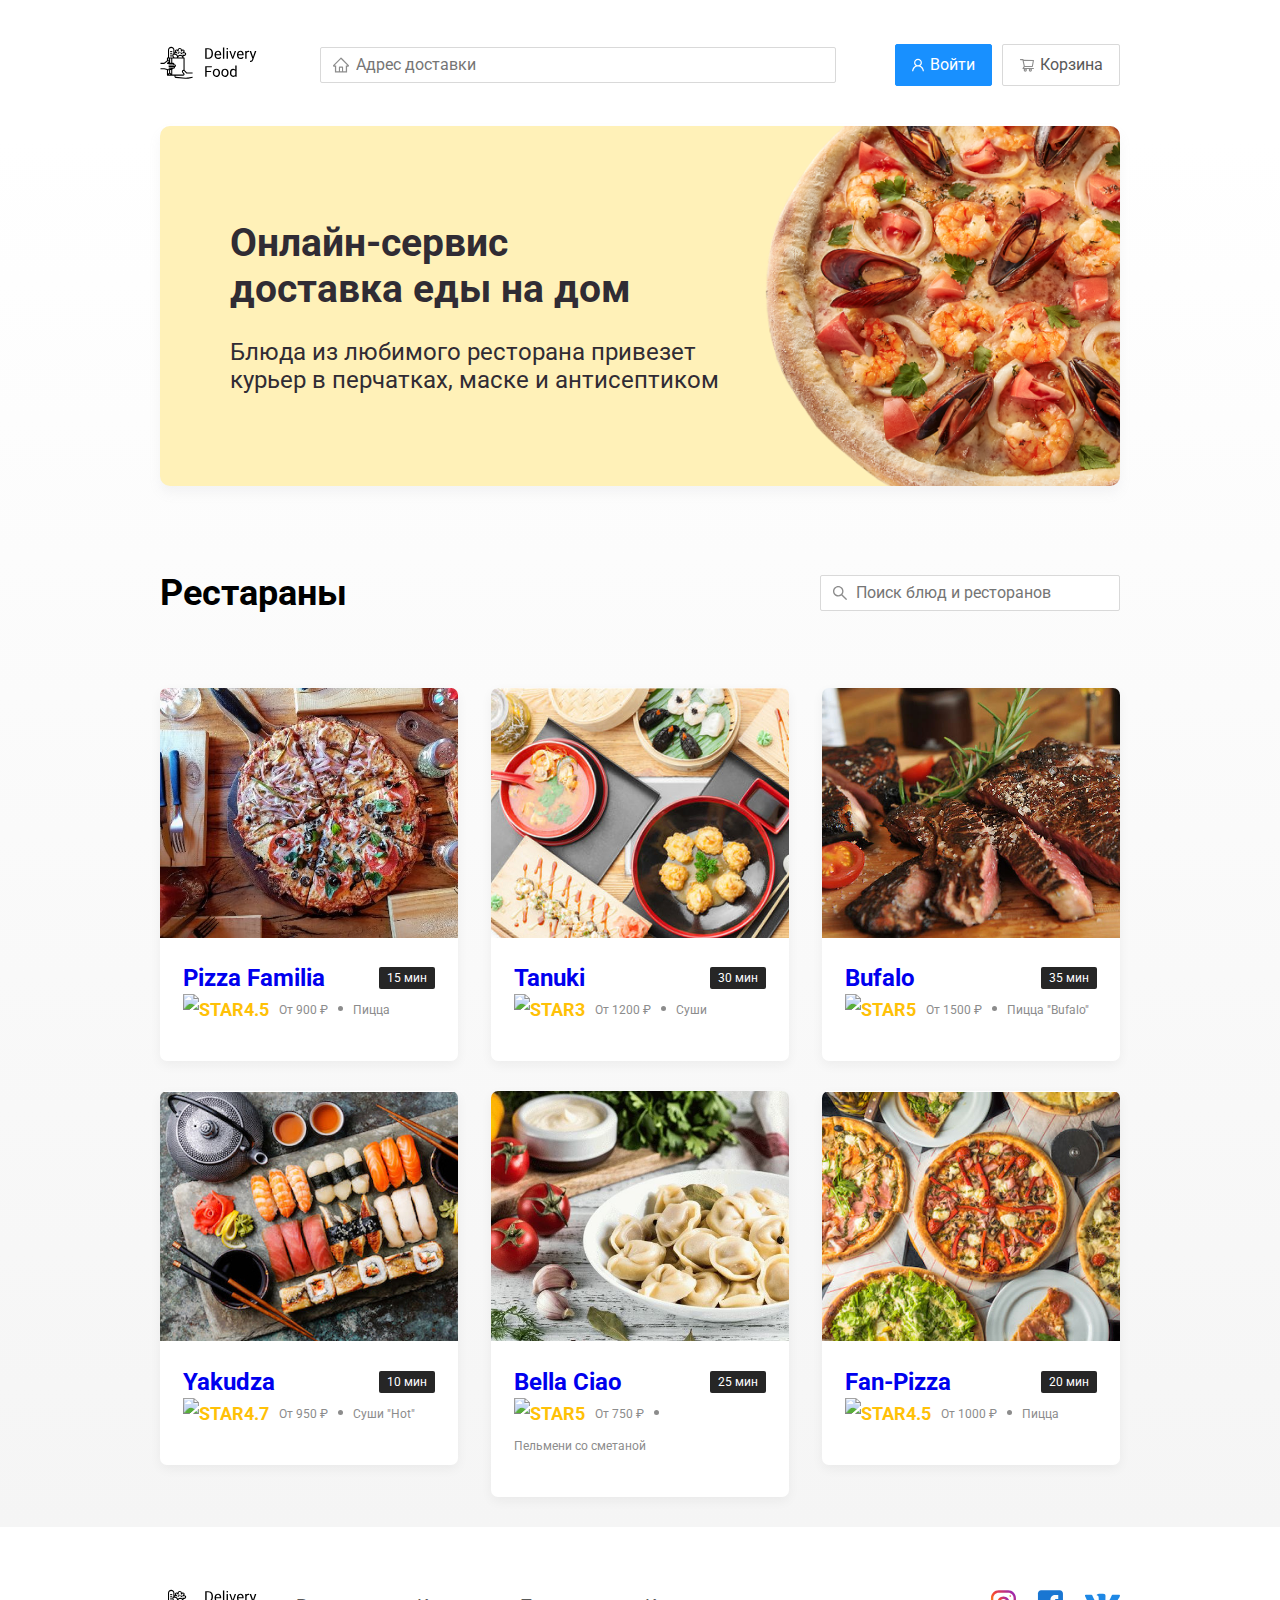
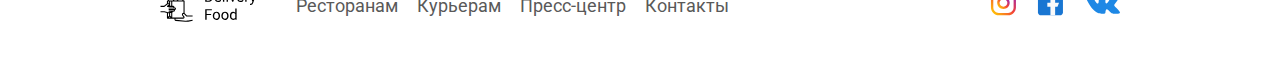
==== index.html @ 0962799a "Add files via upload" ====
<!DOCTYPE html>
 <html lang="ru">
 <head>
   <meta charset="UTF-8">
   <meta name="viewport" content="width=device-width, initial-scale=1.0">
   <title>Delivery food -Доставка еды на дом</title>
   <link href="https://fonts.googleapis.com/css2?family=Roboto:wght@400;700&display=swap" rel="stylesheet">
   <link rel="stylesheet" href="CSS\normalize.css">
   <link rel="stylesheet" href="CSS\animate.css">
   <link rel="stylesheet" href="CSS/style.css">
 </head>
 <body>
  <div class="container">
     <!-- Шапка сайта -->
   <header class="header">
    <!-- Логотип -->
    <a href="index.html" class="logo">
      <img src="img\logo.svg" alt="Logo" class="logo">
    </a>
     <!--Поле поиска(адресса)  -->
    <input type="text" class="input input-address" placeholder="Адрес доставки">
     <div class="buttons">
       <button class="button button-primary">
        <img src="img/user.svg" alt="user" class="button-icon">
        <span class="button-text">Войти</span>
        </button>
       <button class="button" id="cart-button">
         <img src="img/shopping-cart.svg" alt="shopping-cart" class="button-icon">
         <span class="button-text">Корзина</span>
        </button>
        </div>
  </header>
  </div>
      <!--/.container  -->
    
  <main class="main">
    <div class="container">
      <section class="promo">
        <h1 class="promo-title">Онлайн-сервис <br /> доставка еды на дом</h1>
        <p class="promo-text">Блюда из любимого ресторана привезет <br />курьер в перчатках, маске и антисептиком</p>
        </section>
    
        <section class="restaurants">
          <div class="section-heading">
            <h2 class="section-title">Рестараны</h2>
            <input type="text" class="input input-search" placeholder="Поиск блюд и ресторанов">
          </div>
          <div class="cards"> 
            <a href="restaurant.html" class="card wow flipInX" data-wow-delay="0.2s">
              <img src="img/aaa.jpg" alt="image" class="card-image">
              <div class="card-text">
              <div class="card-heading">
                <h3 class="card-title">Pizza Familia</h3>
                <span class="card-tag tag">15 мин</span>
              </div>
              <!-- /.card-heading -->
              <div class="card-info">
                <div class="rating"><IMG SRC="IMG/STAR.SVG" ALT="STAR" CLASS="STAR-RAITING">4.5</div>
                <div class="price">От 900 ₽</div>
                <div class="category">Пицца </div>
              </div>
              <!-- /. card-info -->
              </div>
              <!-- /. card-text -->
            </a>
            <!-- /.card -->
            <a href="restaurant.html" class="card wow flipInX" data-wow-delay="0.4s">
              <img src="img/2.jpg" alt="image" class="card-image">
              <div class="card-text">
              <div class="card-heading">
                <h3 class="card-title">Tanuki</h3>
                <span class="card-tag tag">30 мин</span>
              </div>
              <!-- /.card-heading -->
              <div class="card-info">
                <div class="rating"><IMG SRC="IMG/STAR.SVG" ALT="STAR" CLASS="STAR-RAITING">3</div>
                <div class="price">От 1200 ₽</div>
                <div class="category">Суши</div>
              </div>
              <!-- /. card-info -->
              </div>
              <!-- /. card-text -->
            </a>
            <!-- /.card -->
            <a href="restaurant.html" class="card wow flipInX" data-wow-delay="0.6s">
              <img src="img/bufalo.jpg" alt="image" class="card-image">
              <div class="card-text">
              <div class="card-heading">
                <h3 class="card-title">Bufalo</h3>
                <span class="card-tag tag">35 мин</span>
              </div>
              <!-- /.card-heading -->
              <div class="card-info">
                <div class="rating"><IMG SRC="IMG/STAR.SVG" ALT="STAR" CLASS="STAR-RAITING">5</div>
                <div class="price">От 1500 ₽</div>
                <div class="category">Пицца "Bufalo"</div>
              </div>
              <!-- /. card-info -->
              </div>
              <!-- /. card-text -->
            </a>
            <!-- /.card -->
            <a href="restaurant.html" class="card wow flipInX" data-wow-delay="0.2s">
              <img src="img/4.jpg" alt="image" class="card-image">
              <div class="card-text">
              <div class="card-heading">
                <h3 class="card-title">Yakudza</h3>
                <span class="card-tag tag">10 мин</span>
              </div>
              <!-- /.card-heading -->
              <div class="card-info">
                <div class="rating"><IMG SRC="IMG/STAR.SVG" ALT="STAR" CLASS="STAR-RAITING">4.7</div>
                <div class="price">От 950 ₽</div>
                <div class="category">Суши "Hot"</div>
              </div>
              <!-- /. card-info -->
              </div>
              <!-- /. card-text -->
            </a>
            <!-- /.card -->
            <a href="restaurant.html" class="card wow flipInX" data-wow-delay="0.4s">
              <img src="img/Pelmeni.jpg" alt="image" class="card-image">
              <div class="card-text">
              <div class="card-heading">
                <h3 class="card-title">Bella Ciao</h3>
                <span class="card-tag tag">25 мин</span>
              </div>
              <!-- /.card-heading -->
              <div class="card-info">
                <div class="rating"><IMG SRC="IMG/STAR.SVG" ALT="STAR" CLASS="STAR-RAITING">5</div>
                <div class="price">От 750 ₽</div>
                <div class="category">Пельмени со сметаной </div>
              </div>
              <!-- /. card-info -->
              </div>
              <!-- /. card-text -->
            </a>
            <!-- /.card -->
            <a href="restaurant.html" class="card wow flipInX" data-wow-delay="0.6s">
              <img src="img/6.jpg" alt="image" class="card-image">
              <div class="card-text">
              <div class="card-heading">
                <h3 class="card-title">Fan-Pizza</h3>
                <span class="card-tag tag">20 мин</span>
              </div>
              <!-- /.card-heading -->
              <div class="card-info">
                <div class="rating">
                  <IMG SRC="IMG/STAR.SVG" ALT="STAR" CLASS="STAR-RAITING">4.5</div>
                <div class="price">От 1000 ₽</div>
                <div class="category">Пицца</div>
              </div>
              <!-- /. card-info -->
              </div>
              <!-- /. card-text -->
            </a>
            <!-- /.card -->
          </div>
          <!-- /.cards -->
        </section>
    </div>
<!-- /.container -->
  </main>

  <footer class="footer">
    <div class="container">
      <div class="footer-block">
        <img src="img/logo.svg" alt="logo" class="logo footer-logo">
        <nav class="footer-nav">
          <a href="#" class="footer-link">Ресторанам</a>
          <a href="#" class="footer-link">Курьерам</a>
          <a href="#" class="footer-link">Пресс-центр</a>
          <a href="#" class="footer-link">Контакты</a>
        </nav>
        <div class="social-links">
          <a href="#" class="social-link"><img src="img/insta.svg" alt="Instagram"></a>
          <a href="#" class="social-link"><img src="img/face.svg" alt="Facebook"></a>
          <a href="#" class="social-link"><img src="img/vk.svg" alt="VK"></a>
      </div>
    </div>
    </div>
  </footer>

  <div class="modal">
    <!-- всплывающае белое окно -->
    <div class="modal-dialog">
      <div class="modal-header">
        <h3 class="modal-title">Корзина</h3>
        <button class="close">&times;</button>

      </div>
    <!-- modal-header -->
    <div class="modal-body">
      <div class="food-row">
        <span class="food-name">Пицца Pepperoni</span>
        <strong class="food-price">1000 ₽</strong>
        <div class="food-counter">
          <button class="counter-button">-</button>
          <span class="counter">1</span>
          <button class="counter-button">+</button>
        </div>
      </div>
      <!-- foods row -->
      <div class="food-row">
        <span class="food-name">Пицца Margarita</span>
        <strong class="food-price">900 ₽</strong>
        <div class="food-counter">
          <button class="counter-button">-</button>
          <span class="counter">1</span>
          <button class="counter-button">+</button>
        </div>
      </div>
      <!-- foods row -->
      <div class="food-row">
        <span class="food-name">Пицца Hawaii</span>
        <strong class="food-price">1200 ₽</strong>
        <div class="food-counter">
          <button class="counter-button">-</button>
          <span class="counter">1</span>
          <button class="counter-button">+</button>
        </div>
      </div>
      <!-- foods row -->
      <div class="food-row">
        <span class="food-name">Пицца Four Cheeses</span>
        <strong class="food-price">1100 ₽</strong>
        <div class="food-counter">
          <button class="counter-button">-</button>
          <span class="counter">1</span>
          <button class="counter-button">+</button>
        </div>
      </div>
      <!-- foods row -->
      <div class="food-row">
        <span class="food-name">Пицца Siciliana</span>
        <strong class="food-price">979 ₽</strong>
        <div class="food-counter">
          <button class="counter-button">-</button>
          <span class="counter">1</span>
          <button class="counter-button">+</button>
        </div>
      </div>
      <!-- foods row -->
      <div class="food-row">
        <span class="food-name">Пицца Diablo</span>
        <strong class="food-price">1350 ₽</strong>
        <div class="food-counter">
          <button class="counter-button">-</button>
          <span class="counter">1</span>
          <button class="counter-button">+</button>
        </div>
      </div>
      <!-- foods row -->
    </div>
    <!-- modal-body -->
    <div class="modal-footer">
      <span class="modal-pricetag">2250 ₽</span>
      <div class="footer-buttons">
        <button class="button button-primary">Оформить заказ</button>
        <button class="button">Отмена</button>

      </div>
    </div>
    <!-- modal-footer -->
    </div>
    <!-- modal-dialog -->
  </div>

  <script src="js/wow.min.js"></script>
  <script src="js/main.js"></script>

 </body>
 </html>
---- CSS/style.css ----
/*для правельного высчитывания ширины и высоты все елементов */
*{
  box-sizing:border-box;
}
body    {
  font-family: 'Roboto', sans-serif;
  padding-top: 44px;
}
.container {
  max-width: 1200px;
  /* все что за пихну будет находится по середине страници */
  margin: auto;
}
.header {
  /* елементы выстраиваются в строку */
display: flex;
/* елементы по вертикали отображаются по центру относительно друг друга */
align-items: center;
/* одинаковое расстояние между элементами контента */
justify-content: space-between;
margin-bottom: 40px;
}
.input {
  background: #FFFFFF;
border: 1px solid #D9D9D9;
border-radius: 2px;
background: #FFFFFF;
border: 1px solid #D9D9D9;
border-radius: 2px;
/* отступ с лева */
padding: 8px;
padding-left: 35px;
/* Для того что иконка домика не повтарялась */
background-repeat: no-repeat;
/* расположение домика */
background-position: left 11px center;
}
.input-address {
  /* flex служит для тогоб что б адресс доставки занимал 80% свободного места даже при изменении размера браузера */
 flex: 0.8;
background-image: url(../img/home.svg);
}
.input-search {
  background-image: url(../img/search.svg);
  width: 300px;
  margin-left: auto;
}

.buttons {
  display: flex;
  align-items: center;
}

.button {
  display: flex;
  align-items: center;
   padding: 8px 16px;
background: #FFFFFF;
border: 1px solid #D9D9D9;
box-sizing: border-box;
box-shadow: 0px 0px 2px rgba(0, 0, 0, 0.0015);
border-radius: 2px;
color: #595959;
font-size: 16px;
line-height: 24px;
}

.button-primary {
  background: #1890FF;
  border: 1px solid #1890FF;
  color: #fff;
  margin-right: 10px;
}
.button-icon {
  /* Отодвинуть текст на 6 пикс */
  margin-right: 6px;
}
.button-card-text {
  margin-right: 10px;
}
.promo {
box-shadow: 0px 7px 12px rgba(158, 158, 163, 0.1);
background: #FFF1B8 url(../img/instafood01554-5c93ac325e7a6.png)no-repeat top -84.9px right -144px / 700px;
border-radius: 10px;
padding: 68px 70px;
margin-bottom: 56px;
}
.promo-title {
font-style: normal;
font-weight: bold;
font-size: 39px;
line-height: 46px;
color: #302C34;
}
.promo-text {
font-style: normal;
font-weight: normal;
font-size: 24px;
line-height: 28px;
color: #302C34;
max-width: 538px;
}
.main {
  background: linear-gradient(180deg, rgba(245, 245, 245, 0) 1.04%, #F5F5F5 100%);
}
.section-heading {
  display: flex;
  align-items: center;
  margin-bottom: 44px;
}
.section-title {
font-style: normal;
font-weight: bold;
font-size: 36px;
line-height: 42px;
color: #000000;
margin-right: 30px;
}
.cards {
  /* для размещения карточек в ширину */
  display: flex;
  /* для переноса карточек на новый рядок если они не помещаются в один */
  flex-wrap: wrap;
  align-items: flex-start;
  /* Расстояние между */
  justify-content: space-between;
}
.card {
  background: #FFFFFF;
  box-shadow: 0px 4px 12px rgba(0, 0, 0, 0.05);
  border-radius: 7px;
  /* overflow - служит для обреза изображения по его параметрам, даже если что-то выходит за пределы  */ 
  overflow: hidden;
  margin-bottom: 30px;
  flex-basis: 31%;
  text-decoration: none;

}
.card-image {
width: 384px;
height: 250px;
/* object-fit: cover - сдужит ддя того что картинка если она большего размера сама обрезалась и подставлялась под заданые параметры */
object-fit: cover;
}
.card-text {
  padding-top: 20px;
  padding-bottom: 35px;
  padding-left: 23px;
  padding-right: 23px;
}
.card-heading {
  /* heading должен стоять в один ряд */
  display: flex;
  align-items: center;
  justify-content: space-between;
}
.card-title {
margin: 0px;
font-style: normal;
font-weight: bold;
font-size: 24px;
line-height: 32px;
}
.card-title-reg {
  font-weight: 400;
}
.card-tag {
font-style: normal;
font-weight: normal;
font-size: 12px;
line-height: 20px;
color: #FFFFFF;
background: #262626;
border-radius: 2px;
padding: 1px 8px;
}
.card-info {
  display: flex;
  align-items: center;
  flex-wrap: wrap;
  
}
.card-buttons {
  display: flex;
  align-items: center;
  margin-top: 24px;
}
.card-price-bold {
  font-weight: bold;
  font-size: 20px;
  line-height: 32px;
  margin-left: 30px;
}
.rating {
margin-right: 26px;
color: #FFC107;
font-style: normal;
font-weight: bold;
font-size: 18px;
line-height: 32px;
}
.price , .category {
  font-style: normal;
  font-weight: normal;
  font-size: 18px;
  line-height: 32px;
  color: #8C8C8C;
}
.price {
  margin-right: 10px;
}
.Ingredients {
  font-size: 15px;
  line-height: 21px;
  color: #8C8C8C;
}

.category {
  text-overflow: ellipsis;
  overflow: hidden;
  white-space: nowrap;
  max-width: 150px;
}
.price:after {
  content: "";
  width: 5px;
  height: 5px;
  background-color: #8C8C8C;
  display: inline-block;
  border-radius: 50%;
  margin-left: 10px;
  margin-bottom: 3px;
}
.footer {
  padding: 60px 0;
}
.footer-block {
display: flex;
align-items: center;
justify-content: space-between;
}
.footer-nav {
  margin-right: auto;
  margin-left: 35px;
}
.footer-link {
display: inline-block;
color: #595959;
font-style: normal;
font-weight: normal;
font-size: 18px;
line-height: 21px;
text-decoration: none;
}
.footer-link:not(:last-child) {
  margin-right: 15px;
}
.social-links {
  display: flex;
  align-items: center;
}
.social-link:not(:last-child) {
  margin-right: 21px;
}
.modal {
  position: fixed;
  left: 0;
  top: 0;
  width: 100%;
  height: 100%;
  background: rgba(0, 0, 0, 0.4);
  display: none;
}
.is-open {
  display: flex;
}
.modal-dialog {
max-width: 780px;
width: 95%;
background: #FFFFFF;
border-radius: 5px;
margin: auto;
padding: 40px 45px;
}
.modal-header {
  display: flex;
  align-items: center;
  justify-content: space-between;
  margin-bottom: 45px;
}
.modal-title {
 margin: 0;
font-style: normal;
font-weight: bold;
font-size: 36px;
line-height: 42px;
}
.close {
  font-size: 36px;
  border: none;
  background-color: transparent;
}
.modal-body {
  margin-bottom: 52px;
}
.food-row {
  display: flex;
  align-items: flex-start;
  justify-content: space-between;
  padding-bottom: 8px;
  border-bottom: 1px solid #d9d9d9;
  margin-bottom: 15px;
}
.food-name {
font-weight: normal;
font-size: 18px;
line-height: 32px;
}
.food-price {
margin-left: auto;
margin-right: 47px;
font-weight: bold;
font-size: 20px;
line-height: 32px;
}
.food-counter {
display: flex;
align-items: center;
}
.counter-button {
display: flex;
align-items: center; 
justify-content: center; 
width: 39px;
height: 32px;  
background: #FFFFFF;
border: 1px solid #40A9FF;
box-sizing: border-box;
border-radius: 2px;
font-weight: normal;
font-size: 14px;
line-height: 22px;
color: #40A9FF;
}
.counter {
 margin-left: 10px;
 margin-right: 10px;
 font-size: 16px;
 line-height: 24px  
}
.modal-footer {
  display: flex;
  align-items: center;
  justify-content: space-between;
}
.footer-buttons {
  display: flex;
  align-items: center;

}
.modal-pricetag {
  background: #262626;
  border-radius: 5px;
  color: #FFFFFF;
  padding: 15px 20px;
  font-size: 20px;
  line-height: 23px;
  
}
@media (max-width:1366px) {
  .container {
     max-width: 960px;
  }
  .promo {
    background-size: 500px;
  }
  .rating {
    margin-right: 10px;
  }
  .price , .category {
    font-size: 12px;
  }
}

@media (max-width: 992px) {
  .container {
    max-width: 750px;
  }
  .promo {
    padding: 50px;
    background-size: 350px;
    background-position: center right -125px;
  }
  .promo-text {
    font-size: 17px;
    max-width: 400px;
  }
  .card {
    flex-basis: 49%;
  }
  .footer-link {
    font-size: 16px;
  }
}
@media (max-width: 768px) {
  .container {
    max-width: 560px;
  }
  .card-info{
    flex-wrap: wrap;
  }
  .card.rating {
    flex-basis: 100%;
  }
  .card-title {
    font-size: 18px;
  }
  .promo {
    padding: 50px;
    background-size: 310px;
    
  }
  .promo-title {
    font-size: 24px;
    line-height: 1.4;
  }
  .promo-text {
    margin-top: 0;
  }
}
@media (max-width: 578px) {
.container {
  width: 90%;
}
.header {
  flex-wrap: wrap;
}
.input-address {
  margin-top: 15px;
  order:5;
  flex: 1;
}
.promo {
  background-image: none;
}
.promo-title {
  margin-bottom: 10px;
}
.section-title {
  font-size: 20px;
}
.card {
  flex-basis: 100%;
}
.card-image {
  width: 100%;
}
.footer {
  padding: 30px;
}
.footer-block {
  align-items:flex-start;
}
.footer-nav {
  margin-left: 0;
  margin-right: 0;
  order: 0;
  margin-left: 0;
  display: flex;
  flex-direction: column;

}
.footer-logo {
  order: 1;
  margin-right: 5px;
}
.social-links {
  order: 2;
}
}
@media (max-width: 480px) {
  .button-text {
    display: none;
  }
  .button-icon {
    margin: 0;
  }
  .button {
    min-height: 30px;
  }
  .promo {
    padding: 20px;
  }
  .section-heading {
    flex-wrap: wrap;
  }
  .footer-block {
    flex-wrap: wrap;
    flex-direction: column;
    align-items: center;
  }
  .footer-logo {
    order: 0;
    margin-bottom: 20px;
  }
  .footer-nav {
    margin-bottom: 20px;
    text-align: center;
    
  }
  .footer-link:not(:last-child) {
    margin-right: 0;
  }
}
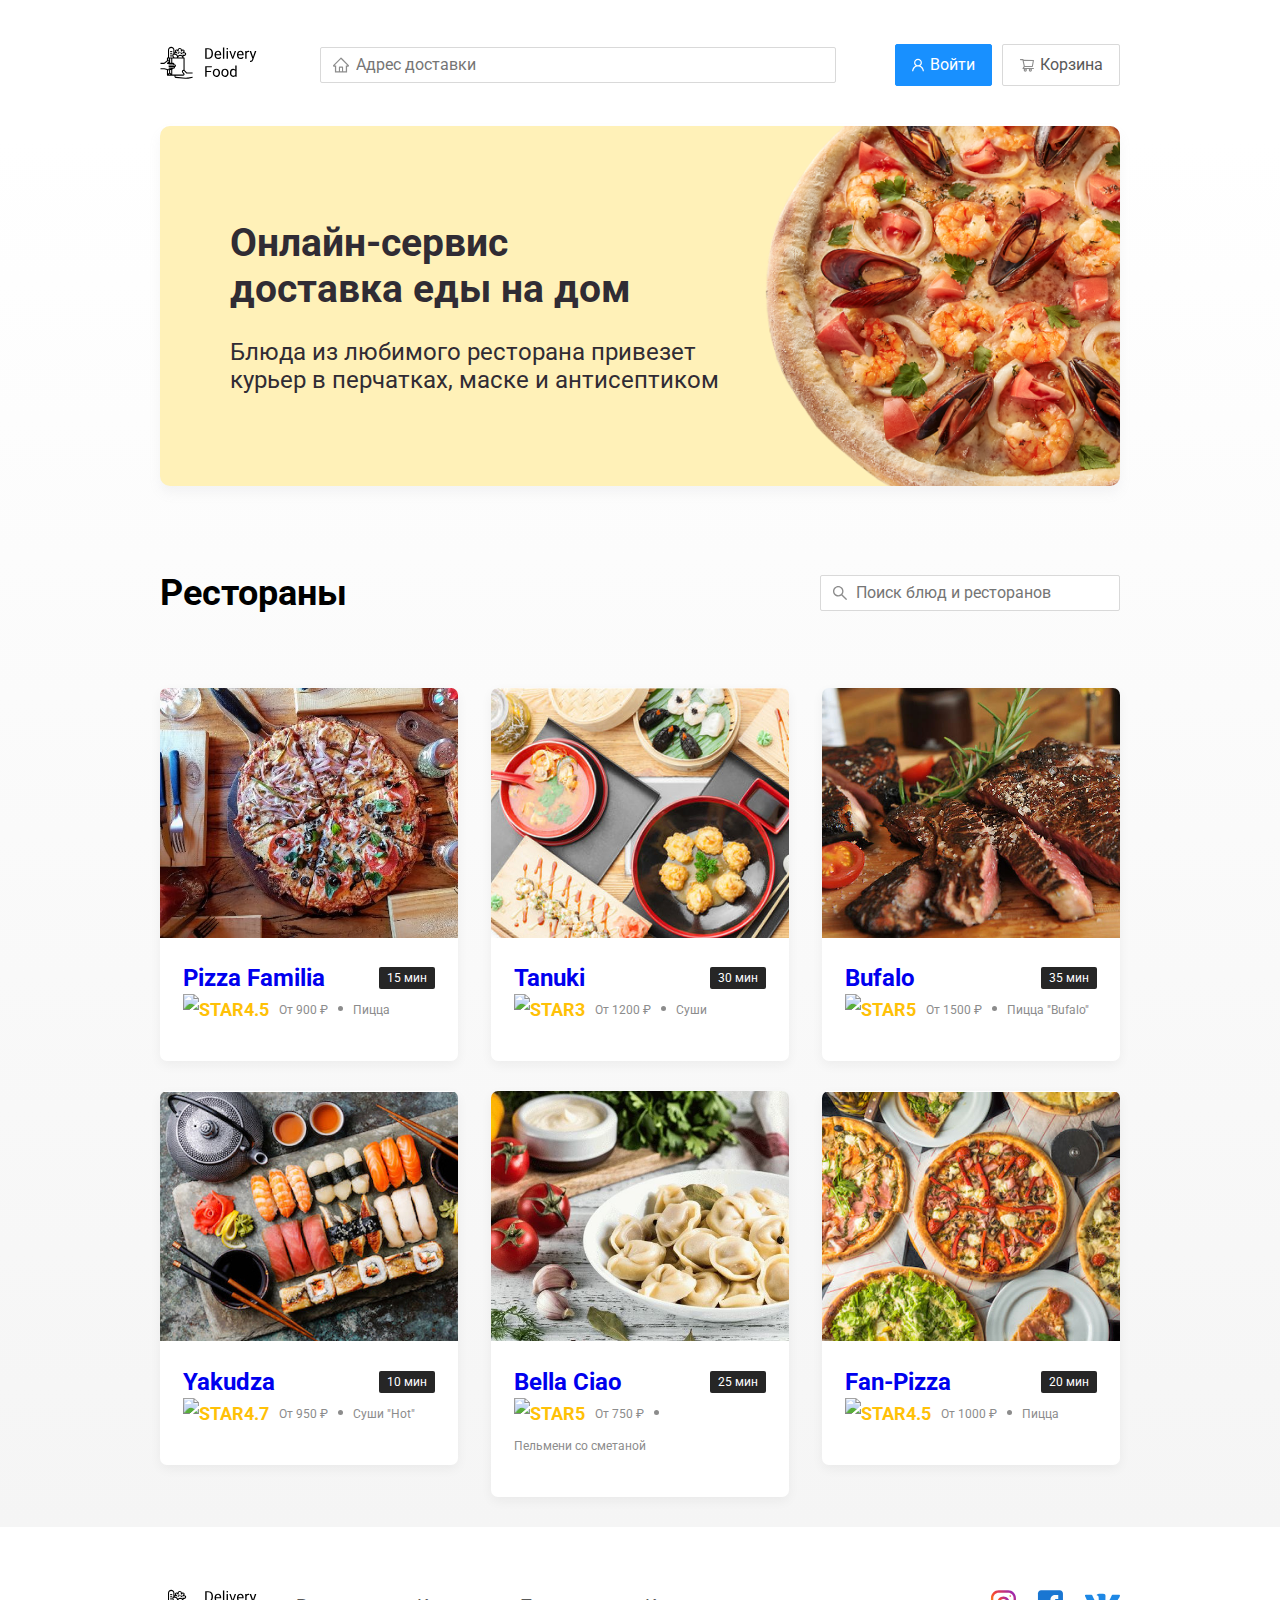
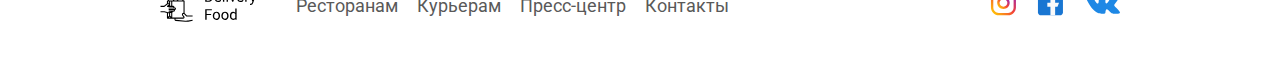
==== commit fae56ccf: "Update index.html" ====
--- a/index.html
+++ b/index.html
@@ -42,7 +42,7 @@
     
         <section class="restaurants">
           <div class="section-heading">
-            <h2 class="section-title">Рестараны</h2>
+            <h2 class="section-title">Рестораны</h2>
             <input type="text" class="input input-search" placeholder="Поиск блюд и ресторанов">
           </div>
           <div class="cards"> 
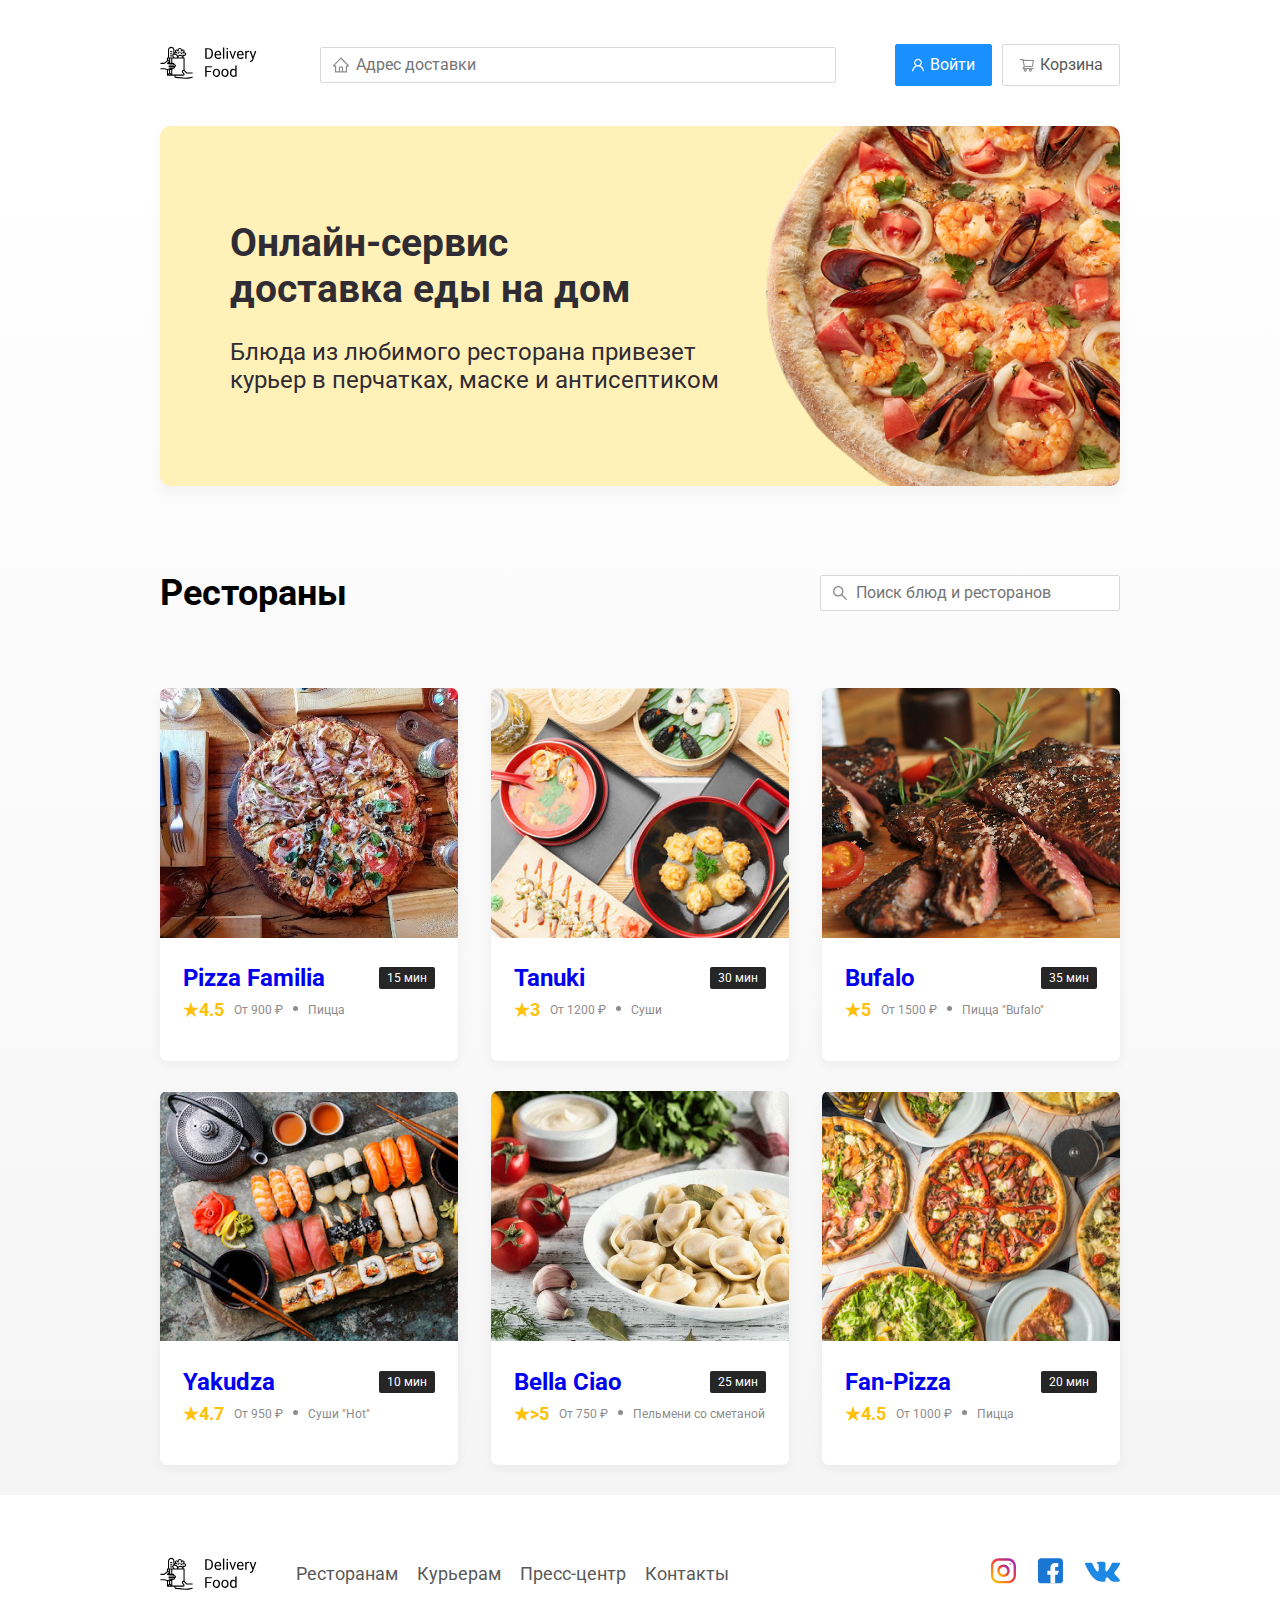
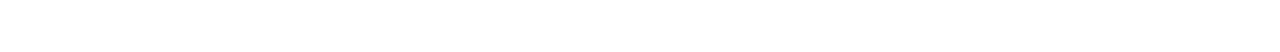
==== commit 42bf1818: "Updated two HTML files" ====
--- a/index.html
+++ b/index.html
@@ -22,12 +22,12 @@
      <div class="buttons">
        <button class="button button-primary">
         <img src="img/user.svg" alt="user" class="button-icon">
-        <span class="button-text">Войти</span>
-        </button>
-       <button class="button" id="cart-button">
-         <img src="img/shopping-cart.svg" alt="shopping-cart" class="button-icon">
-         <span class="button-text">Корзина</span>
-        </button>
+         <span class="button-text">Войти</span>
+       </button>
+           <button class="button" id="cart-button">
+            <img src="img/shopping-cart.svg" alt="shopping-cart" class="button-icon">
+             <span class="button-text">Корзина</span>
+           </button>
         </div>
   </header>
   </div>
@@ -55,7 +55,7 @@
               </div>
               <!-- /.card-heading -->
               <div class="card-info">
-                <div class="rating"><IMG SRC="IMG/STAR.SVG" ALT="STAR" CLASS="STAR-RAITING">4.5</div>
+                <div class="rating">&#9733;4.5</div>
                 <div class="price">От 900 ₽</div>
                 <div class="category">Пицца </div>
               </div>
@@ -73,7 +73,7 @@
               </div>
               <!-- /.card-heading -->
               <div class="card-info">
-                <div class="rating"><IMG SRC="IMG/STAR.SVG" ALT="STAR" CLASS="STAR-RAITING">3</div>
+                <div class="rating">&#9733;3</div>
                 <div class="price">От 1200 ₽</div>
                 <div class="category">Суши</div>
               </div>
@@ -91,7 +91,7 @@
               </div>
               <!-- /.card-heading -->
               <div class="card-info">
-                <div class="rating"><IMG SRC="IMG/STAR.SVG" ALT="STAR" CLASS="STAR-RAITING">5</div>
+                <div class="rating">&#9733;5</div>
                 <div class="price">От 1500 ₽</div>
                 <div class="category">Пицца "Bufalo"</div>
               </div>
@@ -109,7 +109,7 @@
               </div>
               <!-- /.card-heading -->
               <div class="card-info">
-                <div class="rating"><IMG SRC="IMG/STAR.SVG" ALT="STAR" CLASS="STAR-RAITING">4.7</div>
+                <div class="rating">&#9733;4.7</div>
                 <div class="price">От 950 ₽</div>
                 <div class="category">Суши "Hot"</div>
               </div>
@@ -127,7 +127,7 @@
               </div>
               <!-- /.card-heading -->
               <div class="card-info">
-                <div class="rating"><IMG SRC="IMG/STAR.SVG" ALT="STAR" CLASS="STAR-RAITING">5</div>
+                <div class="rating">&#9733;>5</div>
                 <div class="price">От 750 ₽</div>
                 <div class="category">Пельмени со сметаной </div>
               </div>
@@ -145,8 +145,7 @@
               </div>
               <!-- /.card-heading -->
               <div class="card-info">
-                <div class="rating">
-                  <IMG SRC="IMG/STAR.SVG" ALT="STAR" CLASS="STAR-RAITING">4.5</div>
+                <div class="rating">&#9733;4.5</div>
                 <div class="price">От 1000 ₽</div>
                 <div class="category">Пицца</div>
               </div>
